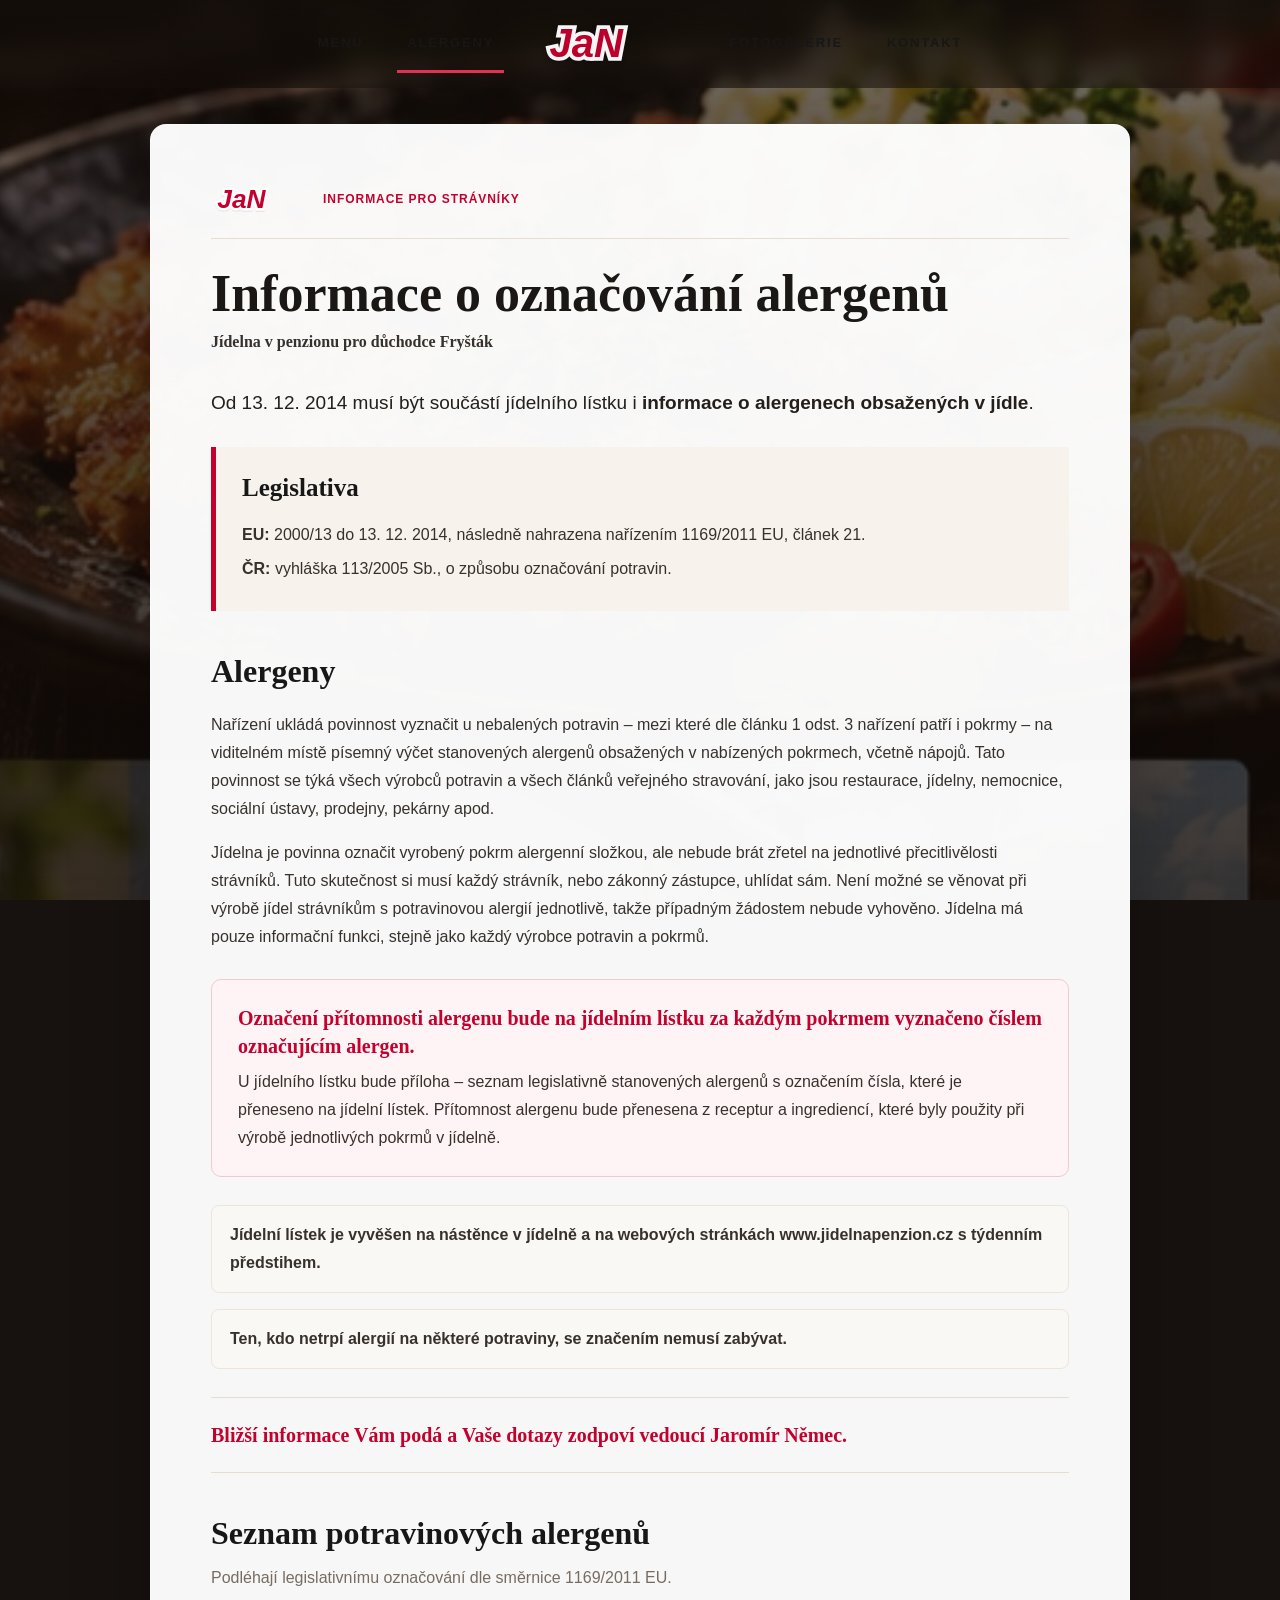
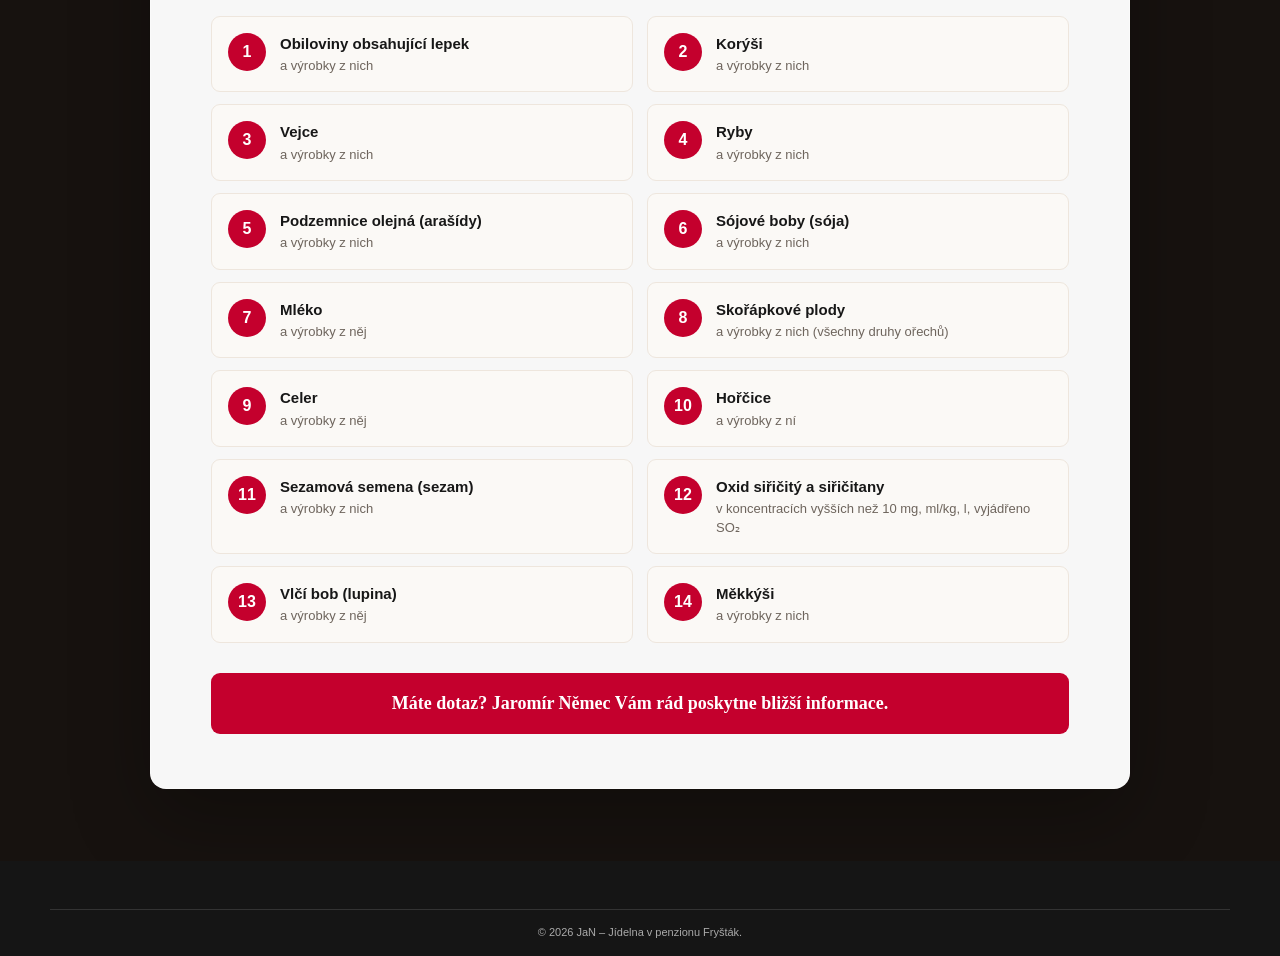
==== alergeny.html @ 0e2107d5 "Add files via upload" ====
<!doctype html><html lang="cs"><head><meta charset="utf-8"><meta name="viewport" content="width=device-width,initial-scale=1"><title>Alergeny | Jídelna JaN Fryšták</title><link rel="stylesheet" href="style.css"></head><body class="allergen-page">
<header class="top"><nav class="nav wrap"><a href="menu.html">MENU</a><a class="active" href="alergeny.html">ALERGENY</a><a class="brand" href="index.html" aria-label="JaN – domů"><img src="logo-jan-original.svg" alt="JaN"></a><a href="gallery.html">FOTOGALERIE</a><a href="kontakt.html">KONTAKT</a></nav></header>
<section class="allergen-hero"><img class="allergen-bg" src="hero.jpg" alt="Česká kuchyně"><div class="allergen-overlay"></div><div class="wrap allergen-shell"><article class="allergen-card">
<div class="allergen-brandline"><img src="logo-jan-original.svg" alt="JaN"><span>Informace pro strávníky</span></div>
<h1>Informace o označování alergenů</h1><p class="allergen-sub">Jídelna v penzionu pro důchodce Fryšták</p>
<p class="lead">Od 13. 12. 2014 musí být součástí jídelního lístku i <strong>informace o alergenech obsažených v jídle</strong>.</p>
<div class="law-box"><h2>Legislativa</h2><p><strong>EU:</strong> 2000/13 do 13. 12. 2014, následně nahrazena nařízením 1169/2011 EU, článek 21.</p><p><strong>ČR:</strong> vyhláška 113/2005 Sb., o způsobu označování potravin.</p></div>
<h2>Alergeny</h2>
<p>Nařízení ukládá povinnost vyznačit u nebalených potravin – mezi které dle článku 1 odst. 3 nařízení patří i pokrmy – na viditelném místě písemný výčet stanovených alergenů obsažených v nabízených pokrmech, včetně nápojů. Tato povinnost se týká všech výrobců potravin a všech článků veřejného stravování, jako jsou restaurace, jídelny, nemocnice, sociální ústavy, prodejny, pekárny apod.</p>
<p>Jídelna je povinna označit vyrobený pokrm alergenní složkou, ale nebude brát zřetel na jednotlivé přecitlivělosti strávníků. Tuto skutečnost si musí každý strávník, nebo zákonný zástupce, uhlídat sám. Není možné se věnovat při výrobě jídel strávníkům s potravinovou alergií jednotlivě, takže případným žádostem nebude vyhověno. Jídelna má pouze informační funkci, stejně jako každý výrobce potravin a pokrmů.</p>
<div class="important-box"><strong>Označení přítomnosti alergenu bude na jídelním lístku za každým pokrmem vyznačeno číslem označujícím alergen.</strong><p>U jídelního lístku bude příloha – seznam legislativně stanovených alergenů s označením čísla, které je přeneseno na jídelní lístek. Přítomnost alergenu bude přenesena z receptur a ingrediencí, které byly použity při výrobě jednotlivých pokrmů v jídelně.</p></div>
<p class="notice"><strong>Jídelní lístek je vyvěšen na nástěnce v jídelně a na webových stránkách www.jidelnapenzion.cz s týdenním předstihem.</strong></p>
<p class="notice"><strong>Ten, kdo netrpí alergií na některé potraviny, se značením nemusí zabývat.</strong></p>
<p class="manager"><strong>Bližší informace Vám podá a Vaše dotazy zodpoví vedoucí Jaromír Němec.</strong></p>
<h2>Seznam potravinových alergenů</h2><p class="allergen-note">Podléhají legislativnímu označování dle směrnice 1169/2011 EU.</p>
<ol class="allergen-list">
<li><span>1</span><div><b>Obiloviny obsahující lepek</b><small>a výrobky z nich</small></div></li>
<li><span>2</span><div><b>Korýši</b><small>a výrobky z nich</small></div></li>
<li><span>3</span><div><b>Vejce</b><small>a výrobky z nich</small></div></li>
<li><span>4</span><div><b>Ryby</b><small>a výrobky z nich</small></div></li>
<li><span>5</span><div><b>Podzemnice olejná (arašídy)</b><small>a výrobky z nich</small></div></li>
<li><span>6</span><div><b>Sójové boby (sója)</b><small>a výrobky z nich</small></div></li>
<li><span>7</span><div><b>Mléko</b><small>a výrobky z něj</small></div></li>
<li><span>8</span><div><b>Skořápkové plody</b><small>a výrobky z nich (všechny druhy ořechů)</small></div></li>
<li><span>9</span><div><b>Celer</b><small>a výrobky z něj</small></div></li>
<li><span>10</span><div><b>Hořčice</b><small>a výrobky z ní</small></div></li>
<li><span>11</span><div><b>Sezamová semena (sezam)</b><small>a výrobky z nich</small></div></li>
<li><span>12</span><div><b>Oxid siřičitý a siřičitany</b><small>v koncentracích vyšších než 10 mg, ml/kg, l, vyjádřeno SO₂</small></div></li>
<li><span>13</span><div><b>Vlčí bob (lupina)</b><small>a výrobky z něj</small></div></li>
<li><span>14</span><div><b>Měkkýši</b><small>a výrobky z nich</small></div></li>
</ol>
<div class="allergen-footer-note">Máte dotaz? <strong>Jaromír Němec</strong> Vám rád poskytne bližší informace.</div>
</article></div></section>
<footer class="footer"><div class="wrap copyright">© 2026 JaN – Jídelna v penzionu Fryšták.</div></footer></body></html>
---- style.css ----
:root{--red:#c4002d;--red-dark:#a80a28;--ink:#171717;--soft:#f7f3ed;--line:#e6ddd1;--muted:#6b6258;--shadow:0 14px 40px rgba(0,0,0,.08)}
*{box-sizing:border-box}html{scroll-behavior:smooth}body{margin:0;font-family:Arial,Helvetica,sans-serif;color:var(--ink);background:#fff;line-height:1.5}a{text-decoration:none;color:inherit}img{display:block;max-width:100%}
.wrap{max-width:1180px;margin:auto;padding:0 24px}.serif,h1,h2,h3{font-family:Georgia,"Times New Roman",serif}
.top{position:fixed;inset:0 0 auto 0;z-index:100;background:linear-gradient(180deg,rgba(20,14,10,.86),rgba(20,14,10,.56));backdrop-filter:blur(10px)}
.nav{min-height:88px;display:flex;align-items:center;justify-content:center;gap:24px;font-size:13px;font-weight:800;letter-spacing:.14em;text-transform:uppercase}
.nav a{padding:18px 10px;opacity:.96;border-bottom:3px solid transparent;transition:.2s ease}.nav a:hover,.nav a.active{border-color:#ef3157}.nav .brand{padding:8px 12px;border:0;flex:0 0 auto}.nav .brand img{height:62px;width:auto;filter:drop-shadow(0 2px 3px rgba(0,0,0,.18))}
.hero{position:relative;overflow:hidden;background:#1e1611;color:#fff;min-height:620px}.hero.pagehero{min-height:460px}.hero img.bg{position:absolute;inset:0; width:100%; height:100%; object-fit:cover}.hero:before{content:'';position:absolute;inset:0;background:linear-gradient(90deg,rgba(18,12,8,.88) 0%,rgba(18,12,8,.78) 36%,rgba(18,12,8,.42) 60%,rgba(18,12,8,.18) 78%,rgba(18,12,8,.22) 100%);z-index:1}.hero .wrap{position:relative;z-index:2;padding-top:160px;padding-bottom:78px}.eyebrow{font:400 19px Georgia,serif;margin-bottom:12px;opacity:.95}.hero h1{font-size:76px;line-height:.94;max-width:760px;margin:0 0 26px;font-weight:800;text-transform:uppercase;letter-spacing:.01em}.hero p{max-width:560px;font-size:18px;line-height:1.55;color:#f5f1ed}
.benefits{display:flex;gap:18px;flex-wrap:wrap;margin-top:24px}.benefit{display:flex;align-items:center;gap:12px;padding:14px 16px;border:1px solid rgba(255,255,255,.18);background:rgba(255,255,255,.08);backdrop-filter:blur(3px);border-radius:10px}.benefit .ico{font-size:28px}
.section{padding:72px 0}.split{display:grid;grid-template-columns:1fr 1fr;box-shadow:var(--shadow);border-radius:10px;overflow:hidden}.redbox{background:linear-gradient(135deg,var(--red),var(--red-dark));color:#fff;padding:46px}.redbox h2,.lightbox h2{font-size:44px;line-height:1.02;margin:0 0 18px}.redbox p,.lightbox p{font-size:16px;line-height:1.7}.photo{width:100%;height:100%;min-height:330px;object-fit:cover}.lightbox{background:#fbf8f2;padding:46px}.meta{display:grid;gap:14px;margin-top:18px}.meta-row{display:flex;gap:12px;align-items:flex-start}.accent{color:var(--red);font-weight:800}
.bar{border-top:1px solid var(--line);border-bottom:1px solid var(--line);padding:28px 0;background:#fff}.barflex{display:flex;justify-content:space-between;gap:20px;align-items:center}.bar h2{margin:0;font-size:42px}.buttons{display:flex;gap:12px;flex-wrap:wrap}.btn{display:inline-flex;align-items:center;justify-content:center;padding:15px 22px;border-radius:7px;border:1.5px solid var(--red);font-size:13px;font-weight:800;text-transform:uppercase;color:var(--red);background:#fff;transition:.2s ease}.btn:hover{transform:translateY(-1px);box-shadow:0 10px 24px rgba(196,0,45,.12)}.btn.primary{background:var(--red);color:#fff}
.gallery-row{display:grid;grid-template-columns:repeat(4,1fr);gap:16px;margin-top:26px}.gallery-row img{height:190px;width:100%;object-fit:cover;border-radius:8px}
.location{display:grid;grid-template-columns:320px 1fr;align-items:stretch;background:#f8f5ef;border-top:1px solid var(--line);border-bottom:1px solid var(--line)}.loc-copy{padding:32px}.loc-copy h3{font-size:28px;margin:0 0 8px}.loc-copy p{color:#443d37}.map-embed{min-height:310px;width:100%;border:0;display:block}
.cta{background:linear-gradient(90deg,var(--red),var(--red-dark));color:#fff;padding:32px 0}.cta .wrap{display:flex;align-items:center;justify-content:space-between;gap:24px}.cta strong{font:700 30px/1.24 Georgia,serif;max-width:640px}
.footer{background:#151515;color:#fff;padding:28px 0 16px}.footgrid{display:grid;grid-template-columns:1.2fr 1fr 1fr;gap:24px;font-size:13px;line-height:1.6}.copyright{text-align:center;color:#aaa;font-size:11px;margin-top:20px;padding-top:14px;border-top:1px solid #333}
.pagehero .wrap{padding-top:150px;padding-bottom:62px}.pagehero h1{font-size:64px}.tabs{display:flex;gap:34px;border-bottom:1px solid var(--line);margin-bottom:28px;overflow:auto}.tabs span{padding:16px 4px 12px;font-weight:700;white-space:nowrap}.tabs .on{color:var(--red);border-bottom:3px solid var(--red)}.menu-card{border:1px solid var(--line);border-radius:10px;padding:28px;background:#fff;box-shadow:0 12px 32px rgba(0,0,0,.05)}.menu-head{display:flex;justify-content:space-between;gap:20px;align-items:flex-start;margin-bottom:18px}.menu-head h2{font-size:42px;margin:0}.menu-table{width:100%;border-collapse:collapse;font-size:13px}.menu-table th{background:#f5efe7;text-align:left;padding:11px}.menu-table td{padding:10px 11px;border-bottom:1px solid #eee;vertical-align:top}.menu-table .day{font-weight:800;font-size:15px;width:120px}.menu-table .price{text-align:right;font-weight:700;width:70px}.info-strip{display:grid;grid-template-columns:repeat(4,1fr);gap:1px;background:#eadfd8;margin-top:18px}.info-strip>div{background:#fff8f5;padding:18px;font-size:13px}.filterbar{display:flex;gap:10px;flex-wrap:wrap;margin-bottom:28px}.filterbar button{border:1px solid #ddd;background:#fff;border-radius:6px;padding:12px 16px;font-weight:700}.filterbar button:first-child{background:var(--red);color:#fff;border-color:var(--red)}.gridgallery{display:grid;grid-template-columns:repeat(3,1fr);gap:16px}.gcard{border:1px solid #eee;border-radius:10px;overflow:hidden;background:#fff;box-shadow:0 8px 24px rgba(0,0,0,.04)}.gcard img{width:100%;height:230px;object-fit:cover}.gcard .cap{padding:14px}.gcard b{display:block;margin-bottom:4px}.gcard span{font-size:12px;color:#777}.contactgrid{display:grid;grid-template-columns:1fr 1.05fr;gap:28px;align-items:start}.contactcards{display:grid;gap:14px}.contactcard{display:flex;align-items:center;gap:18px;background:#fff7f4;border-radius:10px;padding:20px}.circle{width:64px;height:64px;border-radius:50%;background:var(--red);color:#fff;display:grid;place-items:center;font-size:28px;flex:0 0 auto}.contactcard h3{font-size:25px;margin:0 0 4px}.contactcard .big{font:700 24px Georgia,serif;color:var(--red)}.contact-building{height:500px;object-fit:cover;border-radius:10px;width:100%}.contact-logo{width:120px;height:auto;margin-bottom:14px}.map-section h2{font-size:38px;margin:0 0 20px}.fullmap-wrap{border-radius:10px;overflow:hidden;box-shadow:var(--shadow)}.fullmap{width:100%;height:380px;border:0;display:block}
@media(max-width:980px){.hero h1{font-size:58px}.pagehero h1{font-size:50px}.split,.contactgrid{grid-template-columns:1fr}.gallery-row{grid-template-columns:repeat(2,1fr)}.gridgallery{grid-template-columns:repeat(2,1fr)}.location{grid-template-columns:1fr}.footgrid{grid-template-columns:1fr}.barflex,.cta .wrap{flex-direction:column;align-items:flex-start}.info-strip{grid-template-columns:1fr 1fr}.contact-building{height:360px}.nav{gap:14px;font-size:12px}.nav .brand img{height:56px}}
@media(max-width:700px){.wrap{padding:0 16px}.top{background:rgba(20,14,10,.92)}.nav{justify-content:flex-start;overflow-x:auto;gap:8px;min-height:82px;padding:0 8px}.nav::-webkit-scrollbar{display:none}.nav a{padding:12px 10px;white-space:nowrap;font-size:11px;border:1px solid rgba(255,255,255,.1);border-radius:999px;background:rgba(255,255,255,.06)}.nav .brand{order:-1;padding:6px 8px;background:transparent;border:0}.nav .brand img{height:46px}.hero,.hero.pagehero{min-height:540px}.hero img.bg{opacity:.55}.hero:before{background:linear-gradient(180deg,rgba(18,12,8,.85),rgba(18,12,8,.72))}.hero .wrap,.pagehero .wrap{padding-top:120px;padding-bottom:46px}.hero h1,.pagehero h1{font-size:42px;line-height:1}.eyebrow{font-size:18px}.benefits{gap:10px}.benefit{width:100%;padding:12px 14px}.redbox,.lightbox{padding:28px}.redbox h2,.lightbox h2,.bar h2{font-size:34px}.gallery-row,.gridgallery{grid-template-columns:1fr}.menu-card{padding:16px;overflow-x:auto}.menu-table{min-width:720px}.info-strip{grid-template-columns:1fr}.cta strong{font-size:24px}.map-embed,.fullmap{height:300px}}

/* Allergens page */
.allergen-page{background:#17120f}.allergen-hero{position:relative;min-height:100vh;padding:124px 0 72px;overflow:hidden}.allergen-bg{position:fixed;inset:0;width:100%;height:100%;object-fit:cover;z-index:-3;filter:saturate(.85) contrast(1.03)}.allergen-overlay{position:fixed;inset:0;background:linear-gradient(180deg,rgba(20,13,9,.60),rgba(20,13,9,.82));z-index:-2}.allergen-shell{position:relative}.allergen-card{max-width:980px;margin:auto;background:rgba(255,255,255,.97);box-shadow:0 28px 80px rgba(0,0,0,.28);border-radius:16px;padding:54px 60px;border:1px solid rgba(255,255,255,.35)}.allergen-brandline{display:flex;align-items:center;gap:18px;padding-bottom:18px;margin-bottom:28px;border-bottom:1px solid var(--line);color:var(--red);font-weight:800;letter-spacing:.08em;text-transform:uppercase;font-size:12px}.allergen-brandline img{width:94px;height:auto}.allergen-card h1{font-size:52px;line-height:1.02;margin:0;color:#1a1715}.allergen-sub{font:700 20px Georgia,serif;color:var(--red);margin:8px 0 30px}.allergen-card h2{font-size:32px;margin:36px 0 14px}.allergen-card p{font-size:16px;line-height:1.75;color:#37312c}.allergen-card .lead{font-size:19px;color:#241f1b}.law-box{background:#f7f2eb;border-left:5px solid var(--red);padding:22px 26px;margin:28px 0}.law-box h2{margin-top:0;font-size:25px}.law-box p{margin:6px 0}.important-box{background:#fff4f5;border:1px solid #f1c9d2;border-radius:10px;padding:24px 26px;margin:28px 0}.important-box>strong{display:block;color:var(--red);font:700 20px/1.4 Georgia,serif;margin-bottom:8px}.important-box p{margin:0}.notice{padding:15px 18px;background:#faf8f4;border-radius:8px;border:1px solid #eee4d9}.manager{font:700 20px/1.5 Georgia,serif!important;color:var(--red)!important;border-top:1px solid var(--line);border-bottom:1px solid var(--line);padding:22px 0;margin:28px 0}.allergen-note{margin-top:-7px;color:#776c61!important}.allergen-list{list-style:none;padding:0;margin:24px 0 0;display:grid;grid-template-columns:1fr 1fr;gap:12px 14px}.allergen-list li{display:flex;gap:14px;align-items:flex-start;padding:16px;background:#fbf9f6;border:1px solid #eee6dd;border-radius:9px}.allergen-list li>span{width:38px;height:38px;flex:0 0 38px;border-radius:50%;display:grid;place-items:center;background:var(--red);color:#fff;font-weight:900}.allergen-list b{display:block;font-size:15px}.allergen-list small{display:block;color:#6e655d;font-size:13px;line-height:1.4;margin-top:2px}.allergen-footer-note{margin-top:30px;padding:20px;text-align:center;background:var(--red);color:#fff;border-radius:9px;font:700 18px Georgia,serif}
@media(max-width:700px){.allergen-hero{padding-top:102px}.allergen-card{padding:30px 20px;border-radius:12px}.allergen-card h1{font-size:38px}.allergen-card h2{font-size:28px}.allergen-sub{font-size:18px}.allergen-list{grid-template-columns:1fr}.allergen-brandline{align-items:flex-start;flex-direction:column}.allergen-brandline img{width:82px}}
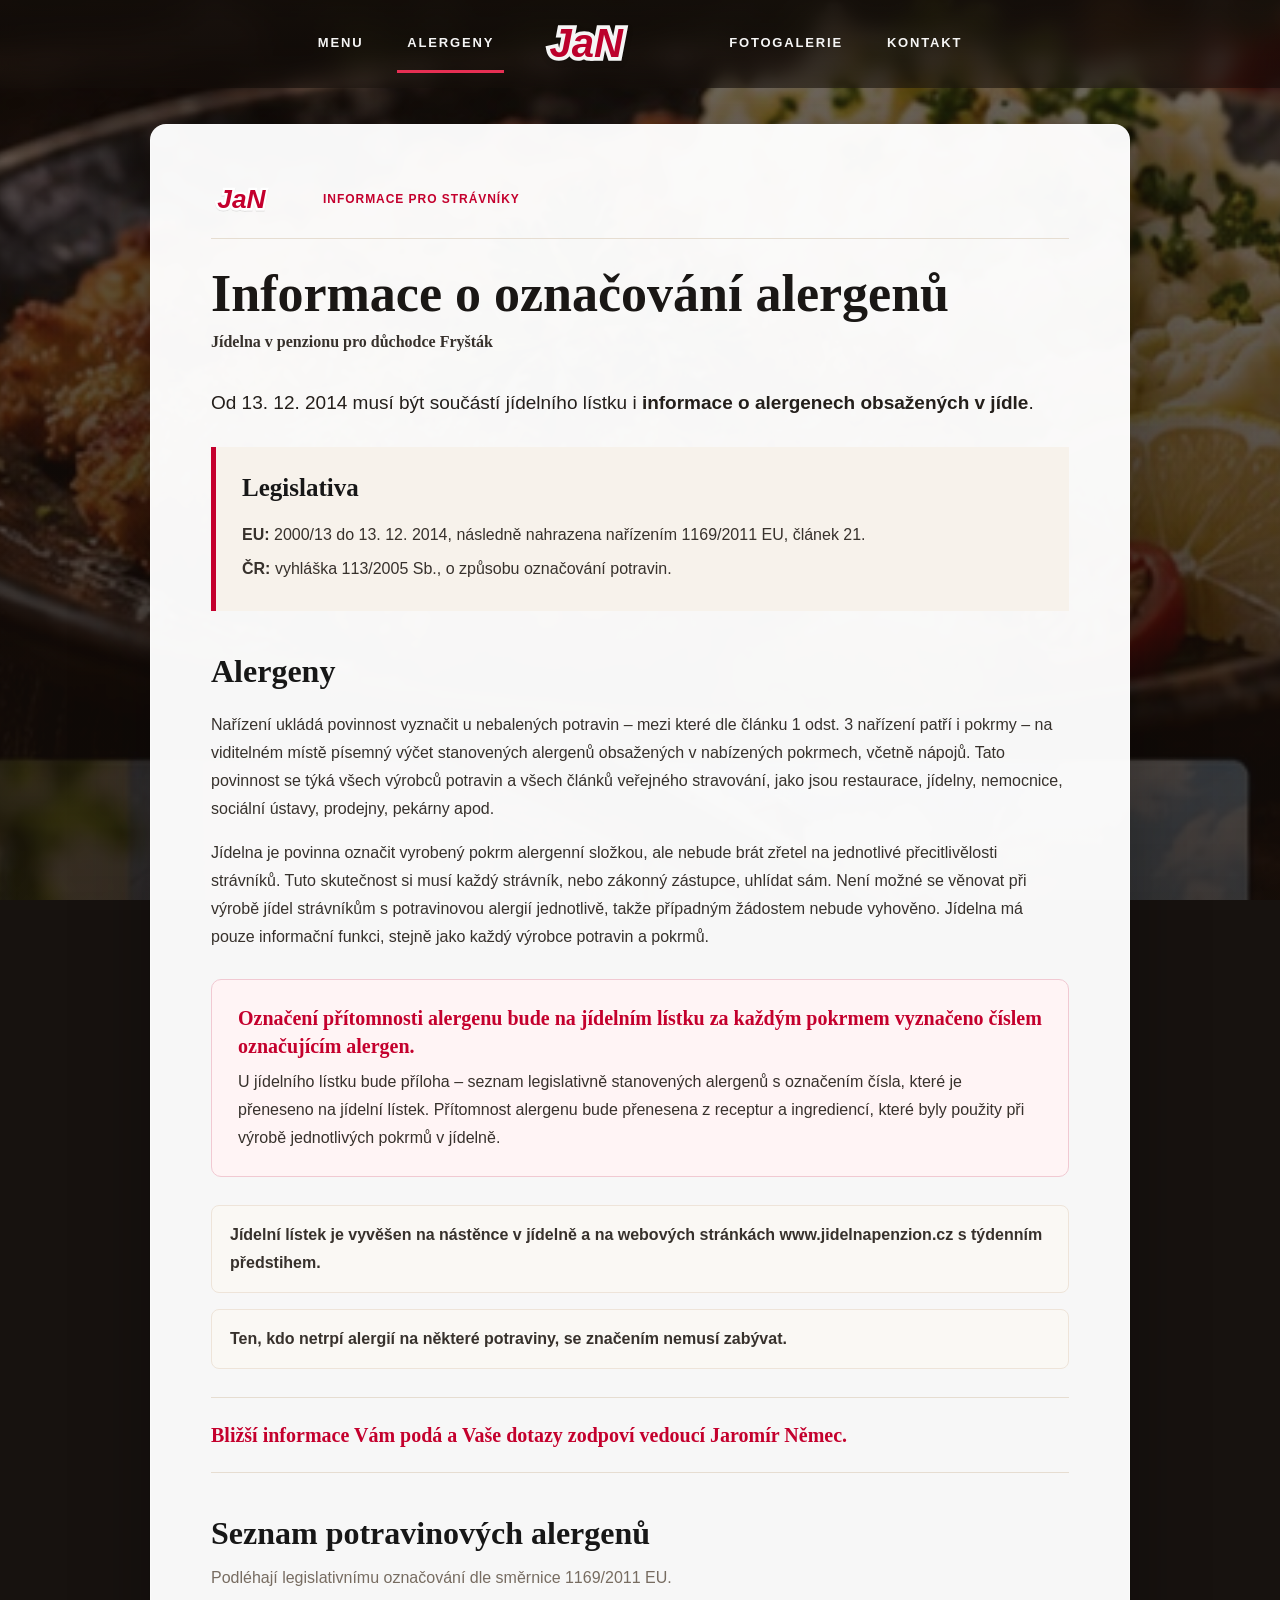
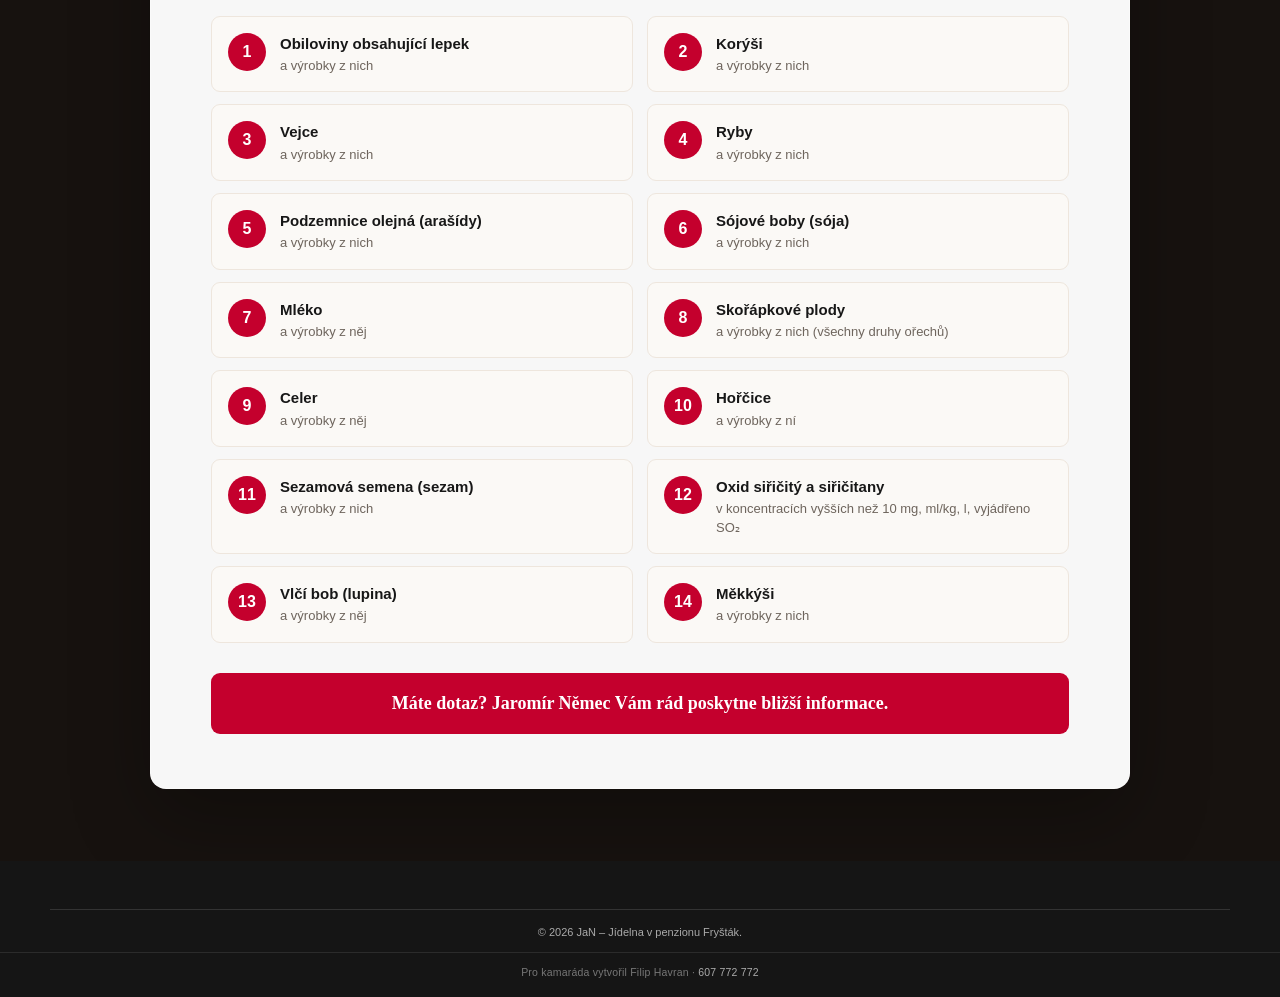
==== commit c5858f3e: "Add files via upload" ====
--- a/alergeny.html
+++ b/alergeny.html
@@ -31,4 +31,4 @@
 </ol>
 <div class="allergen-footer-note">Máte dotaz? <strong>Jaromír Němec</strong> Vám rád poskytne bližší informace.</div>
 </article></div></section>
-<footer class="footer"><div class="wrap copyright">© 2026 JaN – Jídelna v penzionu Fryšták.</div></footer></body></html>+<footer class="footer"><div class="wrap copyright">© 2026 JaN – Jídelna v penzionu Fryšták.</div><div class="creator-credit">Pro kamaráda vytvořil Filip Havran · <a class="credit-phone" href="tel:+420607772772">607 772 772</a></div></footer></body></html>
--- a/style.css
+++ b/style.css
@@ -16,7 +16,99 @@
 .pagehero .wrap{padding-top:150px;padding-bottom:62px}.pagehero h1{font-size:64px}.tabs{display:flex;gap:34px;border-bottom:1px solid var(--line);margin-bottom:28px;overflow:auto}.tabs span{padding:16px 4px 12px;font-weight:700;white-space:nowrap}.tabs .on{color:var(--red);border-bottom:3px solid var(--red)}.menu-card{border:1px solid var(--line);border-radius:10px;padding:28px;background:#fff;box-shadow:0 12px 32px rgba(0,0,0,.05)}.menu-head{display:flex;justify-content:space-between;gap:20px;align-items:flex-start;margin-bottom:18px}.menu-head h2{font-size:42px;margin:0}.menu-table{width:100%;border-collapse:collapse;font-size:13px}.menu-table th{background:#f5efe7;text-align:left;padding:11px}.menu-table td{padding:10px 11px;border-bottom:1px solid #eee;vertical-align:top}.menu-table .day{font-weight:800;font-size:15px;width:120px}.menu-table .price{text-align:right;font-weight:700;width:70px}.info-strip{display:grid;grid-template-columns:repeat(4,1fr);gap:1px;background:#eadfd8;margin-top:18px}.info-strip>div{background:#fff8f5;padding:18px;font-size:13px}.filterbar{display:flex;gap:10px;flex-wrap:wrap;margin-bottom:28px}.filterbar button{border:1px solid #ddd;background:#fff;border-radius:6px;padding:12px 16px;font-weight:700}.filterbar button:first-child{background:var(--red);color:#fff;border-color:var(--red)}.gridgallery{display:grid;grid-template-columns:repeat(3,1fr);gap:16px}.gcard{border:1px solid #eee;border-radius:10px;overflow:hidden;background:#fff;box-shadow:0 8px 24px rgba(0,0,0,.04)}.gcard img{width:100%;height:230px;object-fit:cover}.gcard .cap{padding:14px}.gcard b{display:block;margin-bottom:4px}.gcard span{font-size:12px;color:#777}.contactgrid{display:grid;grid-template-columns:1fr 1.05fr;gap:28px;align-items:start}.contactcards{display:grid;gap:14px}.contactcard{display:flex;align-items:center;gap:18px;background:#fff7f4;border-radius:10px;padding:20px}.circle{width:64px;height:64px;border-radius:50%;background:var(--red);color:#fff;display:grid;place-items:center;font-size:28px;flex:0 0 auto}.contactcard h3{font-size:25px;margin:0 0 4px}.contactcard .big{font:700 24px Georgia,serif;color:var(--red)}.contact-building{height:500px;object-fit:cover;border-radius:10px;width:100%}.contact-logo{width:120px;height:auto;margin-bottom:14px}.map-section h2{font-size:38px;margin:0 0 20px}.fullmap-wrap{border-radius:10px;overflow:hidden;box-shadow:var(--shadow)}.fullmap{width:100%;height:380px;border:0;display:block}
 @media(max-width:980px){.hero h1{font-size:58px}.pagehero h1{font-size:50px}.split,.contactgrid{grid-template-columns:1fr}.gallery-row{grid-template-columns:repeat(2,1fr)}.gridgallery{grid-template-columns:repeat(2,1fr)}.location{grid-template-columns:1fr}.footgrid{grid-template-columns:1fr}.barflex,.cta .wrap{flex-direction:column;align-items:flex-start}.info-strip{grid-template-columns:1fr 1fr}.contact-building{height:360px}.nav{gap:14px;font-size:12px}.nav .brand img{height:56px}}
 @media(max-width:700px){.wrap{padding:0 16px}.top{background:rgba(20,14,10,.92)}.nav{justify-content:flex-start;overflow-x:auto;gap:8px;min-height:82px;padding:0 8px}.nav::-webkit-scrollbar{display:none}.nav a{padding:12px 10px;white-space:nowrap;font-size:11px;border:1px solid rgba(255,255,255,.1);border-radius:999px;background:rgba(255,255,255,.06)}.nav .brand{order:-1;padding:6px 8px;background:transparent;border:0}.nav .brand img{height:46px}.hero,.hero.pagehero{min-height:540px}.hero img.bg{opacity:.55}.hero:before{background:linear-gradient(180deg,rgba(18,12,8,.85),rgba(18,12,8,.72))}.hero .wrap,.pagehero .wrap{padding-top:120px;padding-bottom:46px}.hero h1,.pagehero h1{font-size:42px;line-height:1}.eyebrow{font-size:18px}.benefits{gap:10px}.benefit{width:100%;padding:12px 14px}.redbox,.lightbox{padding:28px}.redbox h2,.lightbox h2,.bar h2{font-size:34px}.gallery-row,.gridgallery{grid-template-columns:1fr}.menu-card{padding:16px;overflow-x:auto}.menu-table{min-width:720px}.info-strip{grid-template-columns:1fr}.cta strong{font-size:24px}.map-embed,.fullmap{height:300px}}
-
+/* NEXUS GALLERY FINAL POLISH */
+.gridgallery{grid-template-columns:repeat(3,minmax(0,1fr));gap:20px;align-items:stretch}
+.gcard{display:flex;flex-direction:column;height:100%;overflow:hidden;border-radius:12px;background:#fff;box-shadow:0 10px 28px rgba(0,0,0,.06);transition:transform .2s ease,box-shadow .2s ease}
+.gcard:hover{transform:translateY(-3px);box-shadow:0 16px 34px rgba(0,0,0,.10)}
+.gcard img{width:100%;aspect-ratio:4/3;height:auto;object-fit:cover;object-position:center;display:block}
+.gcard .cap{padding:14px 16px 16px;display:flex;flex-direction:column;gap:4px;flex:1}
+.gcard b{font-size:16px;line-height:1.25;margin:0}.gcard span{font-size:12px;line-height:1.45;color:#777}
+@media(max-width:980px){.gridgallery{grid-template-columns:repeat(2,minmax(0,1fr));gap:16px}}
+@media(max-width:620px){.gridgallery{grid-template-columns:1fr;gap:14px}.gcard img{aspect-ratio:16/10}.gcard{border-radius:10px}}
 /* Allergens page */
 .allergen-page{background:#17120f}.allergen-hero{position:relative;min-height:100vh;padding:124px 0 72px;overflow:hidden}.allergen-bg{position:fixed;inset:0;width:100%;height:100%;object-fit:cover;z-index:-3;filter:saturate(.85) contrast(1.03)}.allergen-overlay{position:fixed;inset:0;background:linear-gradient(180deg,rgba(20,13,9,.60),rgba(20,13,9,.82));z-index:-2}.allergen-shell{position:relative}.allergen-card{max-width:980px;margin:auto;background:rgba(255,255,255,.97);box-shadow:0 28px 80px rgba(0,0,0,.28);border-radius:16px;padding:54px 60px;border:1px solid rgba(255,255,255,.35)}.allergen-brandline{display:flex;align-items:center;gap:18px;padding-bottom:18px;margin-bottom:28px;border-bottom:1px solid var(--line);color:var(--red);font-weight:800;letter-spacing:.08em;text-transform:uppercase;font-size:12px}.allergen-brandline img{width:94px;height:auto}.allergen-card h1{font-size:52px;line-height:1.02;margin:0;color:#1a1715}.allergen-sub{font:700 20px Georgia,serif;color:var(--red);margin:8px 0 30px}.allergen-card h2{font-size:32px;margin:36px 0 14px}.allergen-card p{font-size:16px;line-height:1.75;color:#37312c}.allergen-card .lead{font-size:19px;color:#241f1b}.law-box{background:#f7f2eb;border-left:5px solid var(--red);padding:22px 26px;margin:28px 0}.law-box h2{margin-top:0;font-size:25px}.law-box p{margin:6px 0}.important-box{background:#fff4f5;border:1px solid #f1c9d2;border-radius:10px;padding:24px 26px;margin:28px 0}.important-box>strong{display:block;color:var(--red);font:700 20px/1.4 Georgia,serif;margin-bottom:8px}.important-box p{margin:0}.notice{padding:15px 18px;background:#faf8f4;border-radius:8px;border:1px solid #eee4d9}.manager{font:700 20px/1.5 Georgia,serif!important;color:var(--red)!important;border-top:1px solid var(--line);border-bottom:1px solid var(--line);padding:22px 0;margin:28px 0}.allergen-note{margin-top:-7px;color:#776c61!important}.allergen-list{list-style:none;padding:0;margin:24px 0 0;display:grid;grid-template-columns:1fr 1fr;gap:12px 14px}.allergen-list li{display:flex;gap:14px;align-items:flex-start;padding:16px;background:#fbf9f6;border:1px solid #eee6dd;border-radius:9px}.allergen-list li>span{width:38px;height:38px;flex:0 0 38px;border-radius:50%;display:grid;place-items:center;background:var(--red);color:#fff;font-weight:900}.allergen-list b{display:block;font-size:15px}.allergen-list small{display:block;color:#6e655d;font-size:13px;line-height:1.4;margin-top:2px}.allergen-footer-note{margin-top:30px;padding:20px;text-align:center;background:var(--red);color:#fff;border-radius:9px;font:700 18px Georgia,serif}
 @media(max-width:700px){.allergen-hero{padding-top:102px}.allergen-card{padding:30px 20px;border-radius:12px}.allergen-card h1{font-size:38px}.allergen-card h2{font-size:28px}.allergen-sub{font-size:18px}.allergen-list{grid-template-columns:1fr}.allergen-brandline{align-items:flex-start;flex-direction:column}.allergen-brandline img{width:82px}}
+
+/* NEXUS MOBILE FINAL POLISH */
+.top{color:#fff}
+.nav a{color:#fff}
+
+@media(max-width:700px){
+  .top{position:absolute;background:linear-gradient(180deg,rgba(16,11,8,.97),rgba(16,11,8,.90));backdrop-filter:none}
+  .nav{
+    min-height:156px;
+    padding:12px 14px 14px;
+    display:grid;
+    grid-template-columns:repeat(2,minmax(0,1fr));
+    gap:8px 10px;
+    overflow:visible;
+    align-content:center;
+  }
+  .nav .brand{
+    grid-column:1 / -1;
+    order:initial;
+    display:flex;
+    justify-content:center;
+    align-items:center;
+    padding:0 0 4px;
+    background:transparent;
+    border:0;
+  }
+  .nav .brand img{height:48px;width:auto}
+  .nav a:not(.brand){
+    display:flex;
+    align-items:center;
+    justify-content:center;
+    min-height:38px;
+    padding:9px 8px;
+    margin:0;
+    font-size:10.5px;
+    letter-spacing:.09em;
+    line-height:1.1;
+    text-align:center;
+    color:#fff;
+    border:1px solid rgba(255,255,255,.22);
+    border-radius:8px;
+    background:rgba(255,255,255,.07);
+  }
+  .nav a:not(.brand).active{border-color:#e62e55;background:rgba(196,0,45,.18)}
+  .hero,.hero.pagehero{min-height:455px}
+  .hero .wrap,.pagehero .wrap{padding-top:190px;padding-bottom:42px}
+  .hero img.bg{opacity:.62;object-position:center center}
+  .hero:before{background:linear-gradient(180deg,rgba(18,12,8,.62),rgba(18,12,8,.76))}
+  .hero h1,.pagehero h1{font-size:39px;line-height:1.02;margin-bottom:20px}
+  .hero p{font-size:17px;line-height:1.5}
+  .eyebrow{font-size:17px;margin-bottom:10px}
+  .section{padding:50px 0}
+  .filterbar{gap:8px;margin-bottom:22px}
+  .filterbar button{padding:10px 12px;font-size:13px}
+  .tabs{gap:28px;margin-bottom:22px}
+  .menu-head{flex-direction:column}
+  .menu-head h2{font-size:38px}
+}
+
+@media(max-width:420px){
+  .nav{padding-left:10px;padding-right:10px;gap:7px}
+  .nav a:not(.brand){font-size:9.8px;letter-spacing:.07em}
+  .hero h1,.pagehero h1{font-size:35px}
+}
+
+/* FINAL NEXUS PATCH — crop, phone, functional week tabs */
+.phone-link{color:inherit;text-decoration:none;font-weight:inherit}.contactcard .big .phone-link,.footer .phone-link{color:inherit}.phone-link:hover{text-decoration:underline;text-underline-offset:3px}
+.gridgallery .gcard img{object-fit:cover;object-position:center center}
+.gridgallery .gcard img.crop-platter{object-position:center 42%}
+.gridgallery .gcard img.crop-fruit{object-position:center 38%}
+.gridgallery .gcard img.crop-building{object-position:center 52%}
+.week-tabs{display:flex;gap:34px;border-bottom:1px solid var(--line);margin-bottom:28px;overflow:auto}
+.week-tab{appearance:none;border:0;background:transparent;padding:16px 4px 12px;font:700 16px Arial,Helvetica,sans-serif;color:var(--ink);cursor:pointer;white-space:nowrap;border-bottom:3px solid transparent}
+.week-tab.on{color:var(--red);border-bottom-color:var(--red)}
+.week-panel[hidden]{display:none!important}.week-panel{animation:weekFade .18s ease}
+@keyframes weekFade{from{opacity:.45;transform:translateY(4px)}to{opacity:1;transform:none}}
+.next-source-row{color:#5f574f;font-style:italic;background:#fcfaf7}
+.next-week-note{margin-top:18px;padding:16px 18px;border-radius:8px;background:#fff7f4;border:1px solid #f1d5dc;display:flex;gap:8px;flex-direction:column}
+.next-week-note strong{color:var(--red);font-family:Georgia,"Times New Roman",serif;font-size:20px}
+@media(max-width:700px){.week-tabs{gap:26px;margin-bottom:22px}.week-tab{font-size:15px;padding:14px 4px 10px}.next-week-table{min-width:0}.next-week-table th:nth-child(2),.next-week-table th:nth-child(4),.next-week-table th:nth-child(5){display:none}.next-week-table .next-source-row{display:table-cell!important;font-size:13px;line-height:1.45}.next-week-table .day{width:98px;min-width:98px}}
+
+/* FINAL CREATOR CREDIT */
+.creator-credit{text-align:center;margin-top:12px;padding:10px 16px 0;color:#777;font-size:10.5px;letter-spacing:.02em}.creator-credit a{color:#aaa;text-decoration:none}.creator-credit a:hover{text-decoration:underline;text-underline-offset:3px}.footer .creator-credit{border-top:1px solid #2b2b2b;margin-top:12px;padding-top:12px}.standalone-credit{background:#151515;color:#888;padding:14px 16px;margin:0}.standalone-credit a{color:#aaa}
+@media(max-width:700px){.creator-credit{font-size:10px;padding-bottom:4px}}
